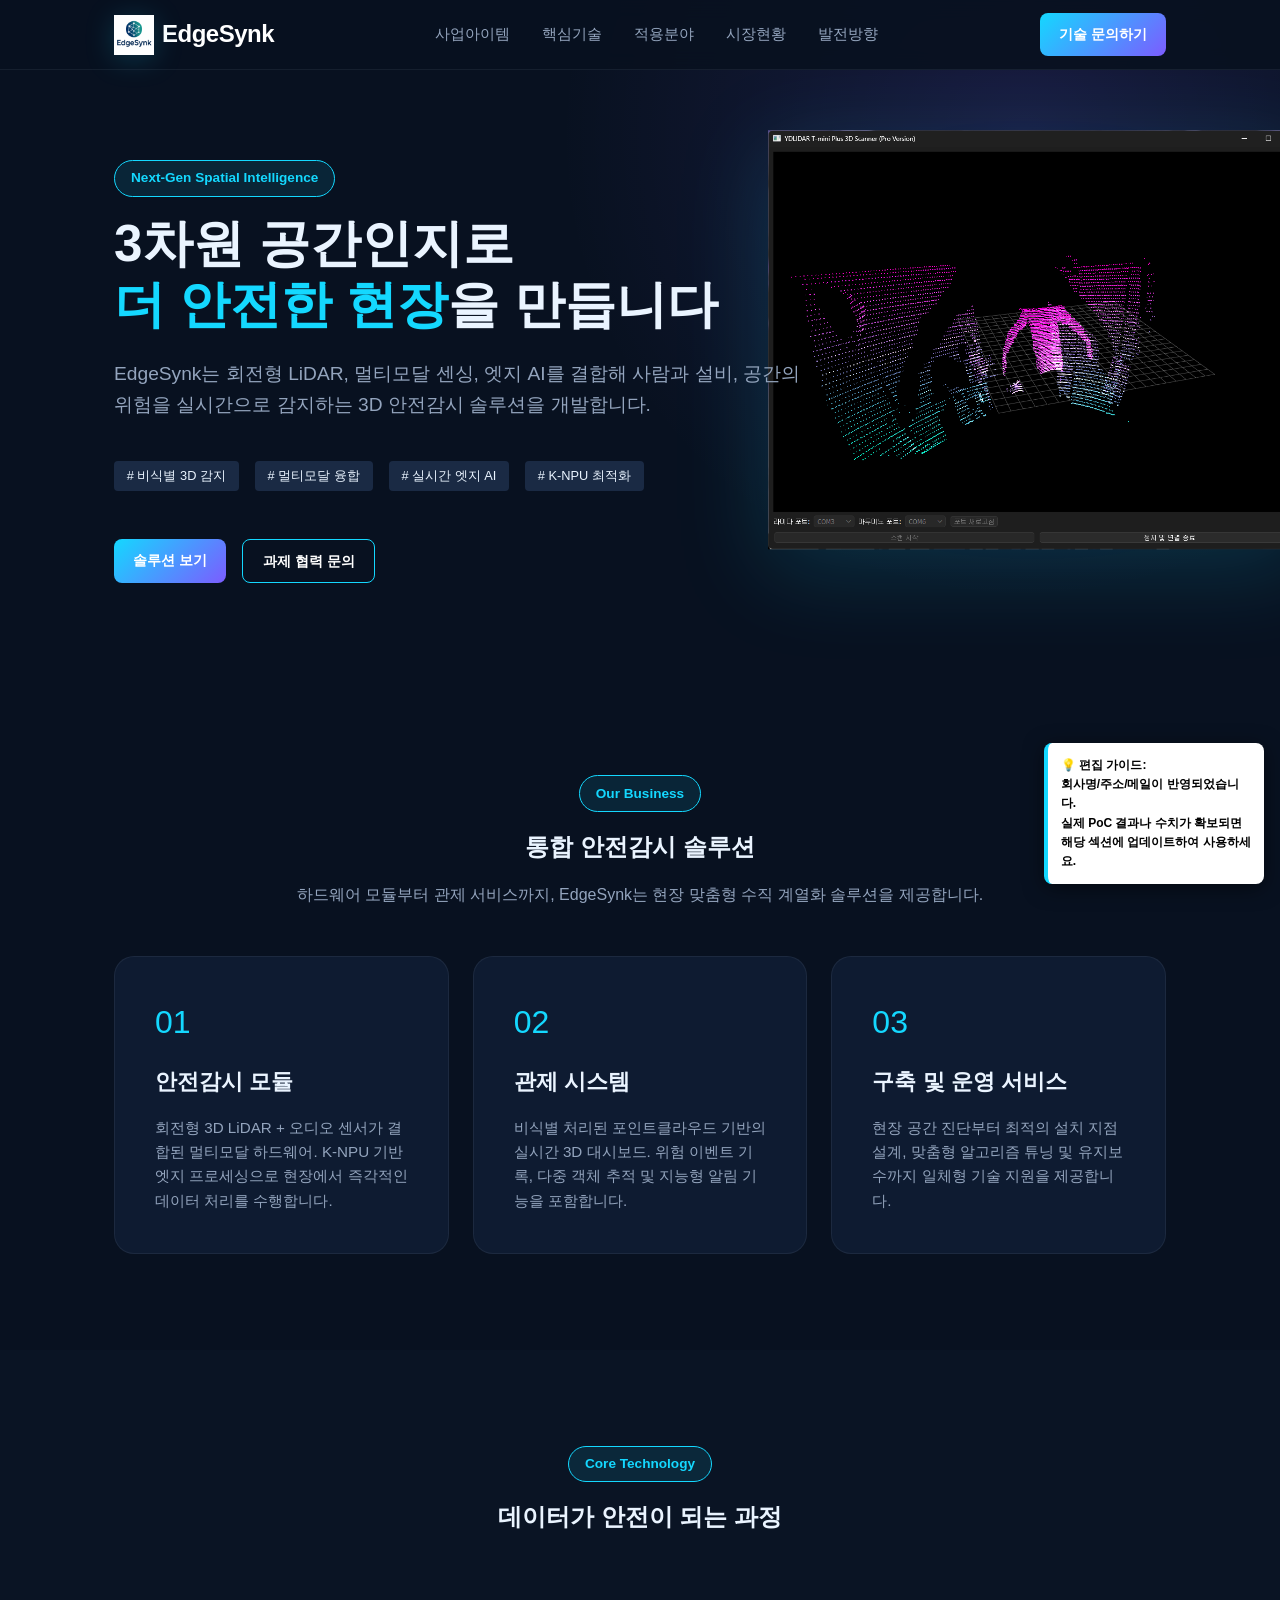
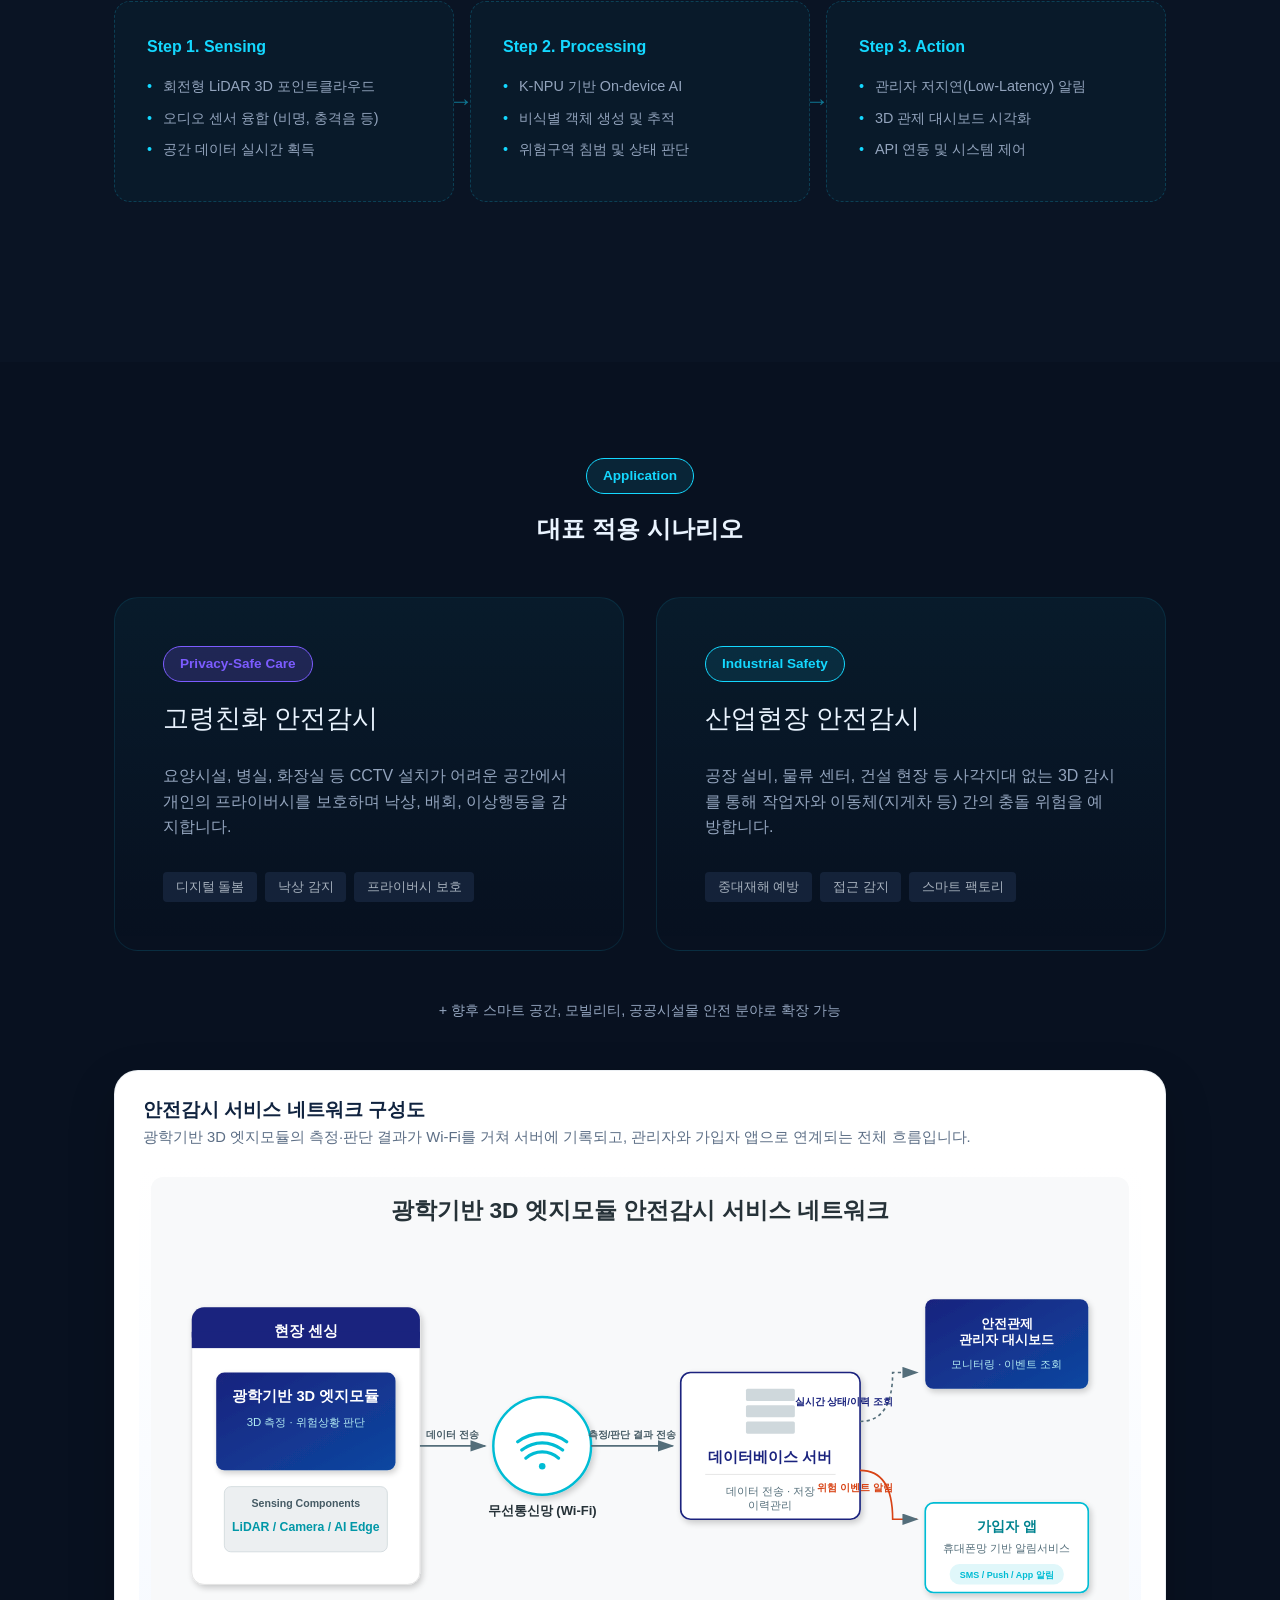
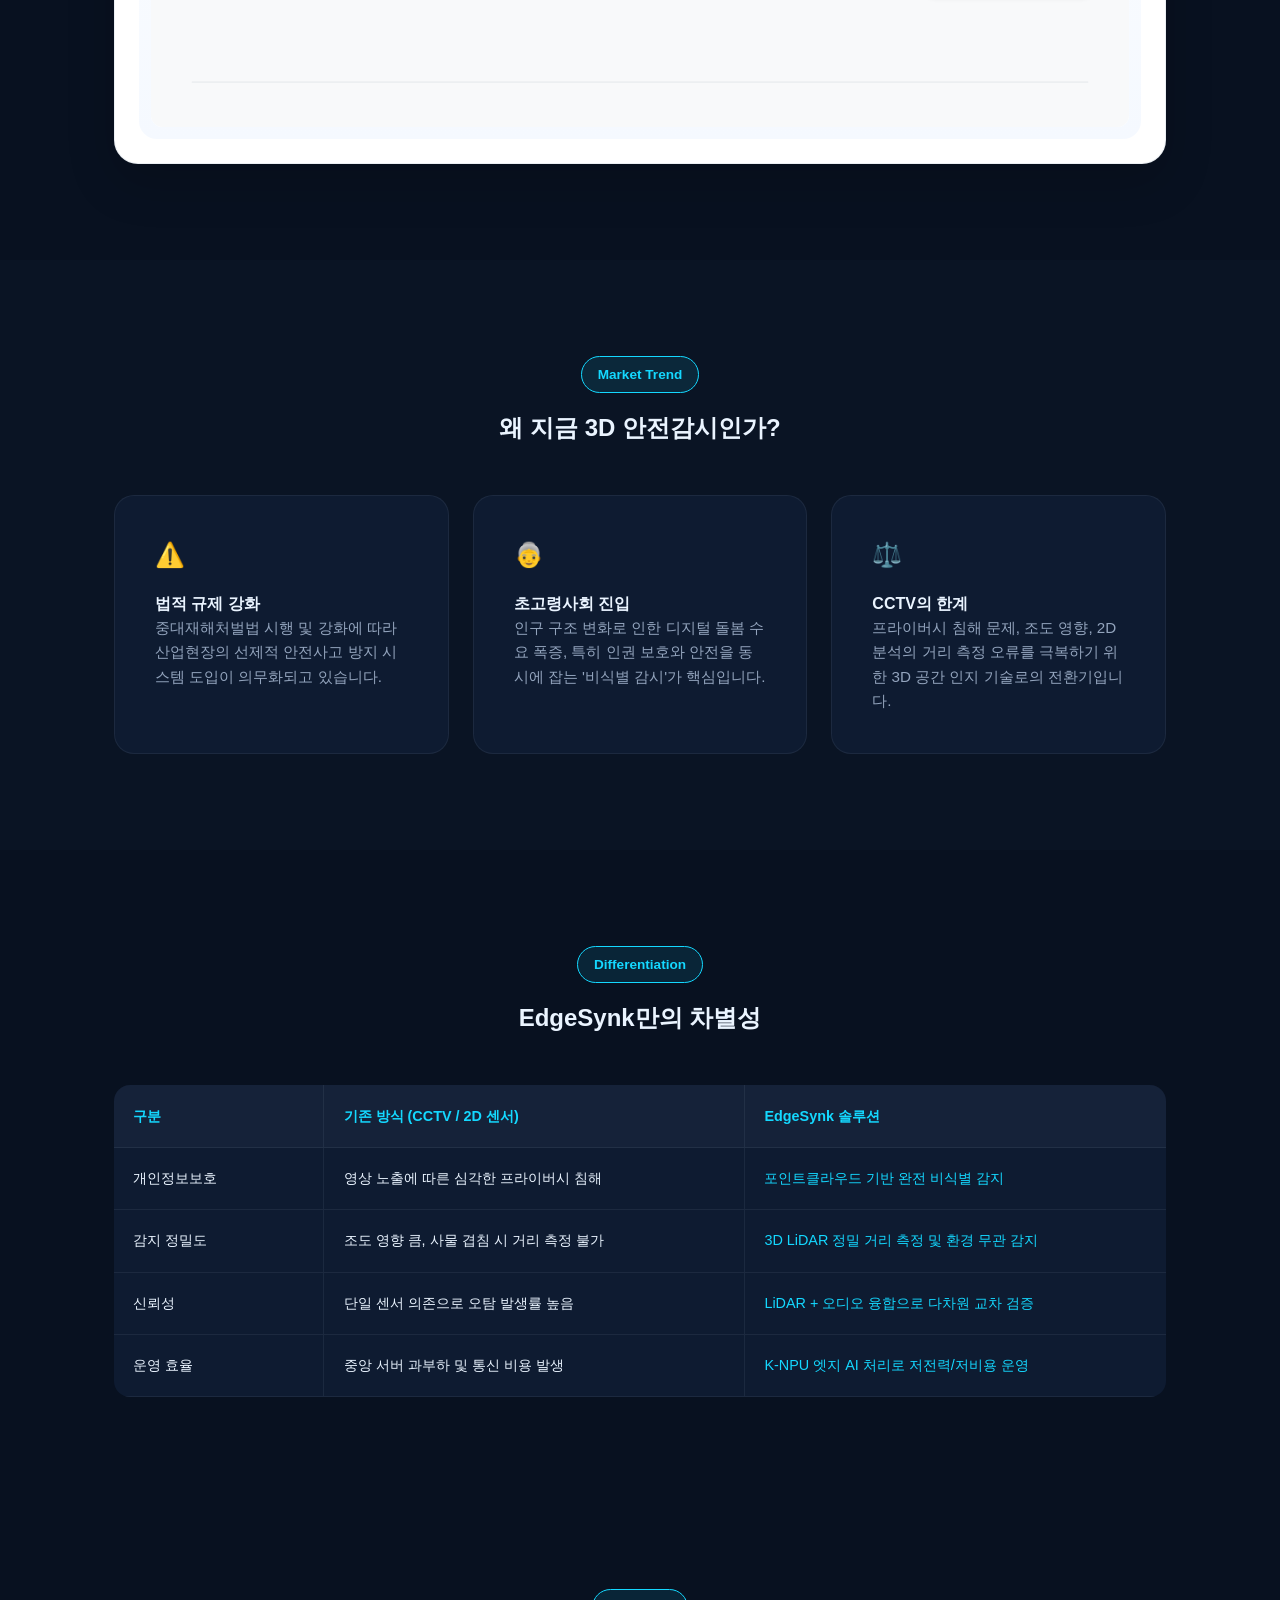
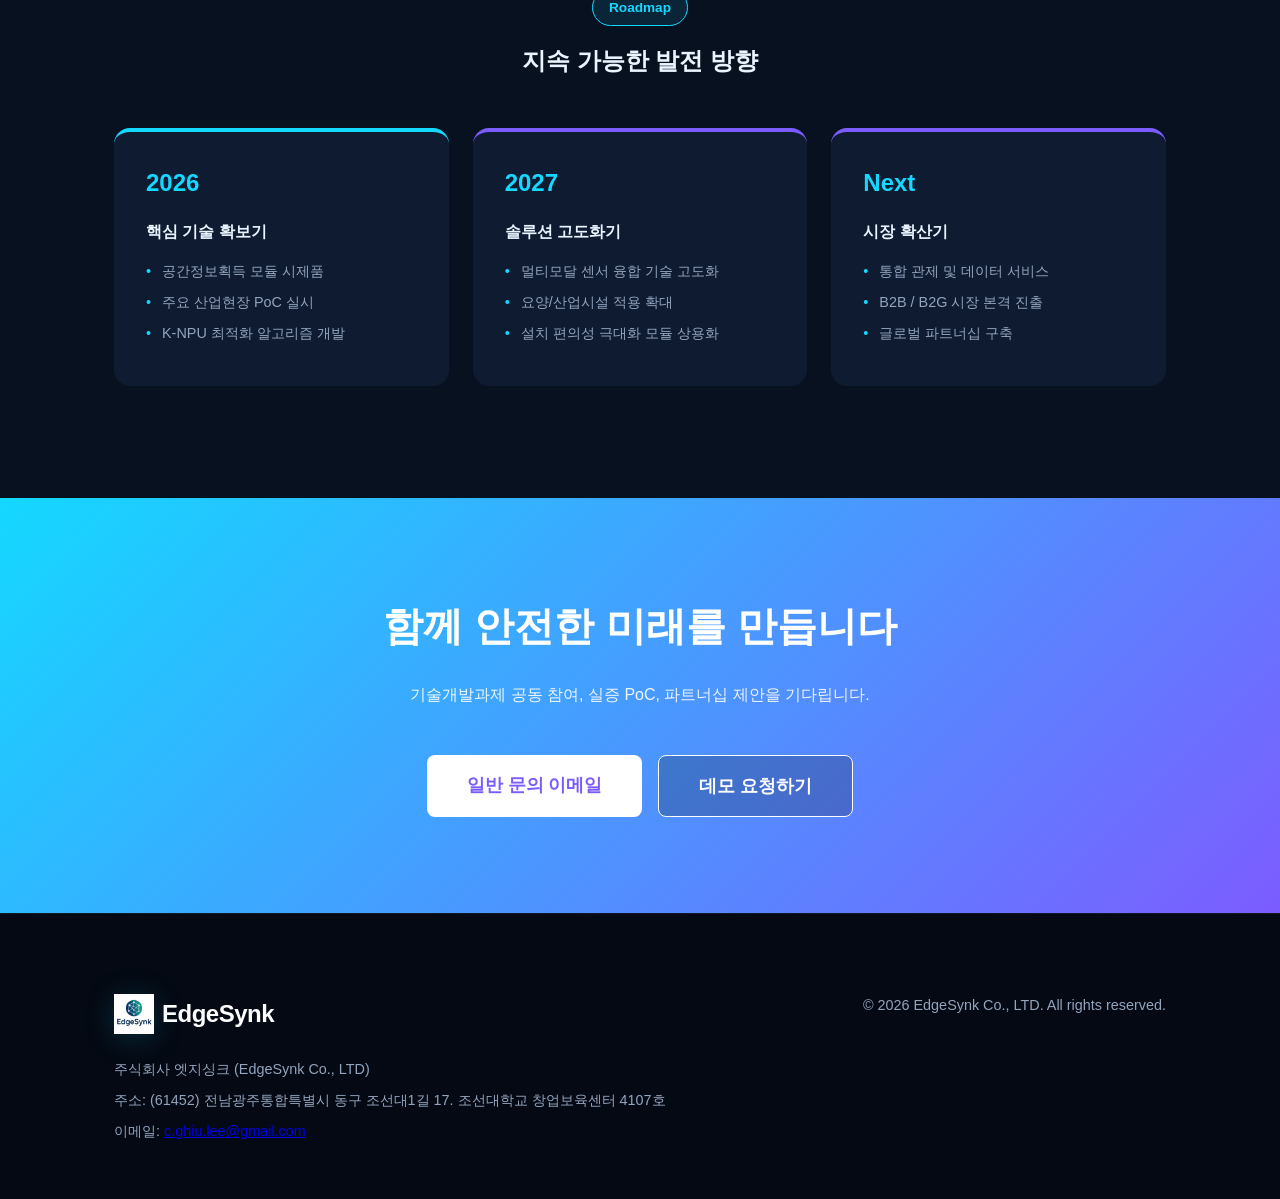
==== 21-edgesynk_homepage.html @ 6b0cdaa1 "Add files via upload" ====
<!DOCTYPE html>

<html lang="ko">
<head>
<meta charset="utf-8"/>
<meta content="width=device-width, initial-scale=1.0" name="viewport"/>
<title>EdgeSynk | 3D 공간인지 기반 안전감시 솔루션</title>
<style>
        :root {
            --primary: #14D8FF;
            --accent: #7C5CFF;
            --bg-deep: #081120;
            --bg-card: #0E1B31;
            --text-main: #EAF4FF;
            --text-dim: #93A4BD;
            --gradient: linear-gradient(135deg, #14D8FF 0%, #7C5CFF 100%);
            --transition: all 0.3s cubic-bezier(0.4, 0, 0.2, 1);
        }

        * { margin: 0; padding: 0; box-sizing: border-box; }
        html { scroll-behavior: smooth; }
        body {
            background-color: var(--bg-deep);
            color: var(--text-main);
            font-family: 'Pretendard', -apple-system, BlinkMacSystemFont, 'Nanum Gothic', sans-serif;
            line-height: 1.6;
            overflow-x: hidden;
        }

        /* Utility */
        .container { max-width: 1100px; margin: 0 auto; padding: 0 1.5rem; }
        .section-padding { padding: 6rem 0; }
        .text-center { text-align: center; }
        .badge {
            display: inline-block;
            padding: 0.4rem 1rem;
            background: rgba(20, 216, 255, 0.1);
            border: 1px solid var(--primary);
            color: var(--primary);
            border-radius: 100px;
            font-size: 0.85rem;
            font-weight: 600;
            margin-bottom: 1rem;
        }
        .highlight { color: var(--primary); }

        /* Navigation */
        nav {
            position: fixed;
            top: 0; width: 100%;
            height: 70px;
            background: rgba(8, 17, 32, 0.9);
            backdrop-filter: blur(10px);
            z-index: 1000;
            border-bottom: 1px solid rgba(147, 164, 189, 0.1);
        }
        nav .container {
            display: flex;
            justify-content: space-between;
            align-items: center;
            height: 100%;
        }
        .logo {
            font-size: 1.5rem;
            font-weight: 800;
            letter-spacing: -0.5px;
            display: flex;
            align-items: center;
            gap: 8px;
            color: #fff;
            text-decoration: none;
        }
        .logo-icon {
            width: 40px; height: 40px;
            display: grid; place-items: center;
            flex-shrink: 0;
        }
        .logo-icon img {
            width: 100%;
            height: 100%;
            object-fit: contain;
            display: block;
            filter: drop-shadow(0 4px 14px rgba(20, 216, 255, 0.18));
        }
        .nav-links { display: flex; gap: 2rem; }
        .nav-links a {
            text-decoration: none;
            color: var(--text-dim);
            font-size: 0.95rem;
            transition: var(--transition);
        }
        .nav-links a:hover { color: var(--primary); }
        .btn-contact {
            background: var(--gradient);
            color: #fff;
            padding: 0.6rem 1.2rem;
            border-radius: 8px;
            text-decoration: none;
            font-weight: 600;
            font-size: 0.9rem;
            transition: var(--transition);
        }
        .btn-contact:hover { transform: translateY(-2px); box-shadow: 0 4px 15px rgba(20, 216, 255, 0.3); }

        /* Hero Section */
        .hero {
            position: relative;
            padding: 10rem 0 6rem;
            background: radial-gradient(circle at 80% 20%, rgba(124, 92, 255, 0.15) 0%, transparent 40%);
        }
        .hero-content { max-width: 700px; position: relative; z-index: 2; }
        .hero h1 {
            font-size: clamp(2.2rem, 5vw, 3.2rem);
            line-height: 1.2;
            margin-bottom: 1.5rem;
            word-break: keep-all;
        }
        .hero p {
            font-size: 1.2rem;
            color: var(--text-dim);
            margin-bottom: 2.5rem;
            word-break: keep-all;
        }
        .hero-badges { display: flex; gap: 1rem; flex-wrap: wrap; margin-bottom: 3rem; }

        /* Background Visual */
        .hero-visual {
            position: absolute;
            top: 50%; right: -2%;
            transform: translateY(-50%);
            width: min(42vw, 560px);
            z-index: 1;
            pointer-events: none;
            display: flex;
            justify-content: center;
            align-items: center;
        }
        .hero-visual::before {
            content: '';
            position: absolute;
            inset: 10% 8%;
            background: radial-gradient(circle, rgba(20, 216, 255, 0.16) 0%, rgba(124, 92, 255, 0.10) 45%, transparent 75%);
            filter: blur(30px);
            z-index: -1;
        }
        .hero-visual img {
            width: 100%;
            height: auto;
            display: block;
            object-fit: contain;
            filter: drop-shadow(0 20px 45px rgba(20, 216, 255, 0.16));
        }

        /* Cards Grid */
        .card-grid {
            display: grid;
            grid-template-columns: repeat(auto-fit, minmax(300px, 1fr));
            gap: 1.5rem;
            margin-top: 3rem;
        }
        .card {
            background: var(--bg-card);
            padding: 2.5rem;
            border-radius: 20px;
            border: 1px solid rgba(147, 164, 189, 0.1);
            transition: var(--transition);
        }
        .card:hover {
            border-color: var(--primary);
            transform: translateY(-5px);
            background: rgba(14, 27, 49, 0.8);
        }
        .card h3 { margin-bottom: 1rem; font-size: 1.4rem; }
        .card p { color: var(--text-dim); font-size: 0.95rem; }

        /* Infographic 1: Sensing Flow */
        .flow-container {
            display: flex;
            justify-content: space-between;
            align-items: stretch;
            gap: 1rem;
            margin: 4rem 0;
            flex-wrap: wrap;
        }
        .flow-step {
            flex: 1;
            min-width: 280px;
            background: rgba(20, 216, 255, 0.03);
            border: 1px dashed rgba(20, 216, 255, 0.2);
            border-radius: 16px;
            padding: 2rem;
            position: relative;
        }
        .flow-step::after {
            content: '→';
            position: absolute;
            right: -0.5rem; top: 50%;
            transform: translate(50%, -50%);
            color: var(--primary);
            font-size: 1.5rem;
            opacity: 0.5;
        }
        .flow-step:last-child::after { display: none; }
        .flow-step h4 { color: var(--primary); margin-bottom: 1rem; display: flex; align-items: center; gap: 8px; }
        .flow-list { list-style: none; font-size: 0.9rem; color: var(--text-dim); }
        .flow-list li { margin-bottom: 0.5rem; padding-left: 1rem; position: relative; }
        .flow-list li::before { content: '•'; position: absolute; left: 0; color: var(--primary); }

        /* Infographic 2: Two Track */
        .track-grid {
            display: grid;
            grid-template-columns: 1fr 1fr;
            gap: 2rem;
            margin-top: 3rem;
        }
        .track-box {
            padding: 3rem;
            border-radius: 24px;
            background: linear-gradient(180deg, rgba(20, 216, 255, 0.05) 0%, transparent 100%);
            border: 1px solid rgba(20, 216, 255, 0.1);
        }
        .track-title { font-size: 1.6rem; margin-bottom: 1.5rem; }
        .expand-tags { display: flex; gap: 0.5rem; margin-top: 2rem; opacity: 0.7; }
        .tag { background: #1a2a44; padding: 0.3rem 0.8rem; border-radius: 4px; font-size: 0.8rem; }

        /* Comparison Table */
        .compare-box {
            margin-top: 3rem;
            background: var(--bg-card);
            border-radius: 16px;
            overflow: hidden;
        }
        .compare-row {
            display: grid;
            grid-template-columns: 1fr 2fr 2fr;
            border-bottom: 1px solid rgba(147, 164, 189, 0.1);
        }
        .compare-row.header { background: rgba(147, 164, 189, 0.05); font-weight: 600; color: var(--primary); }
        .compare-cell { padding: 1.2rem; font-size: 0.9rem; border-right: 1px solid rgba(147, 164, 189, 0.1); }
        .compare-cell:last-child { border-right: none; }

        /* Roadmap */
        .roadmap {
            display: flex;
            gap: 1.5rem;
            margin-top: 3rem;
            overflow-x: auto;
            padding-bottom: 1rem;
        }
        .road-card {
            flex: 1;
            min-width: 250px;
            background: var(--bg-card);
            padding: 2rem;
            border-radius: 16px;
            border-top: 4px solid var(--accent);
        }
        .road-card.active { border-top-color: var(--primary); }
        .road-year { font-size: 1.5rem; font-weight: 800; margin-bottom: 1rem; color: var(--primary); }

        /* Footer */
        footer {
            background: #040913;
            padding: 5rem 0 3rem;
            border-top: 1px solid rgba(147, 164, 189, 0.1);
        }
        .footer-content {
            display: flex;
            justify-content: space-between;
            flex-wrap: wrap;
            gap: 3rem;
        }
        .footer-info h2 { margin-bottom: 1rem; color: #fff; }
        .footer-info p { color: var(--text-dim); font-size: 0.9rem; margin-bottom: 0.5rem; }
        
        /* Animation */
        .reveal { opacity: 0; transform: translateY(30px); transition: 0.8s all ease-out; }
        .reveal.active { opacity: 1; transform: translateY(0); }

        /* Guide Box */
        .guide-box {
            position: fixed;
            bottom: 1rem; right: 1rem;
            background: #fff; color: #000;
            padding: 0.8rem; border-radius: 8px;
            font-size: 0.75rem; font-weight: bold;
            box-shadow: 0 4px 20px rgba(0,0,0,0.5);
            z-index: 9999;
            max-width: 220px;
            border-left: 4px solid var(--primary);
        }

        @media (max-width: 768px) {
            .nav-links { display: none; }
            .track-grid { grid-template-columns: 1fr; }
            .hero-visual { display: none; }
            .compare-row { grid-template-columns: 1fr; }
            .compare-cell { border-right: none; border-bottom: 1px solid rgba(147, 164, 189, 0.1); }
            .flow-step::after { display: none; }
        }
    

        /* Embedded architecture figure */
        .scenario-figure-wrap {
            margin-top: 3rem;
            background: #ffffff;
            border-radius: 24px;
            padding: 1.5rem;
            border: 1px solid rgba(147, 164, 189, 0.18);
            box-shadow: 0 18px 48px rgba(0, 0, 0, 0.18);
        }
        .scenario-figure-header {
            display: flex;
            justify-content: space-between;
            align-items: center;
            gap: 1rem;
            flex-wrap: wrap;
            margin-bottom: 1rem;
            padding: 0 0.25rem;
        }
        .scenario-figure-header h3 {
            color: #10233f;
            font-size: 1.2rem;
            margin: 0;
        }
        .scenario-figure-header p {
            color: #5d6f86;
            font-size: 0.92rem;
            margin: 0;
        }
        .scenario-figure {
            background: linear-gradient(180deg, #ffffff 0%, #f5f9ff 100%);
            border-radius: 18px;
            overflow: hidden;
            padding: 0.75rem;
        }
        .scenario-figure img {
            width: 100%;
            height: auto;
            display: block;
            border-radius: 12px;
            background: #fff;
        }
</style>
</head>
<body>
<nav>
<div class="container">
<a class="logo" href="#">
<div class="logo-icon">
<img alt="EdgeSynk 로고" src="[data-uri]"/>
</div>
                EdgeSynk
            </a>
<div class="nav-links">
<a href="#business">사업아이템</a>
<a href="#tech">핵심기술</a>
<a href="#application">적용분야</a>
<a href="#market">시장현황</a>
<a href="#roadmap">발전방향</a>
</div>
<a class="btn-contact" href="#contact">기술 문의하기</a>
</div>
</nav>
<section class="hero">
<div class="container">
<div class="hero-content">
<div class="badge">Next-Gen Spatial Intelligence</div>
<h1>3차원 공간인지로<br/><span class="highlight">더 안전한 현장</span>을 만듭니다</h1>
<p>EdgeSynk는 회전형 LiDAR, 멀티모달 센싱, 엣지 AI를 결합해 사람과 설비, 공간의 위험을 실시간으로 감지하는 3D 안전감시 솔루션을 개발합니다.</p>
<div class="hero-badges">
<div class="tag"># 비식별 3D 감지</div>
<div class="tag"># 멀티모달 융합</div>
<div class="tag"># 실시간 엣지 AI</div>
<div class="tag"># K-NPU 최적화</div>
</div>
<div style="display:flex; gap:1rem;">
<a class="btn-contact" href="#business">솔루션 보기</a>
<a class="btn-contact" href="#contact" style="background:transparent; border:1px solid var(--primary);">과제 협력 문의</a>
</div>
</div>
</div>
<div class="hero-visual">
<img alt="EdgeSynk 3D LiDAR 스캔 시각화" src="[data-uri]"/>
</div>
</section>
<section class="section-padding reveal" id="business">
<div class="container">
<div class="text-center">
<div class="badge">Our Business</div>
<h2>통합 안전감시 솔루션</h2>
<p style="color:var(--text-dim); margin-top:1rem;">하드웨어 모듈부터 관제 서비스까지, EdgeSynk는 현장 맞춤형 수직 계열화 솔루션을 제공합니다.</p>
</div>
<div class="card-grid">
<div class="card">
<div class="highlight" style="font-size:2rem; margin-bottom:1rem;">01</div>
<h3>안전감시 모듈</h3>
<p>회전형 3D LiDAR + 오디오 센서가 결합된 멀티모달 하드웨어. K-NPU 기반 엣지 프로세싱으로 현장에서 즉각적인 데이터 처리를 수행합니다.</p>
</div>
<div class="card">
<div class="highlight" style="font-size:2rem; margin-bottom:1rem;">02</div>
<h3>관제 시스템</h3>
<p>비식별 처리된 포인트클라우드 기반의 실시간 3D 대시보드. 위험 이벤트 기록, 다중 객체 추적 및 지능형 알림 기능을 포함합니다.</p>
</div>
<div class="card">
<div class="highlight" style="font-size:2rem; margin-bottom:1rem;">03</div>
<h3>구축 및 운영 서비스</h3>
<p>현장 공간 진단부터 최적의 설치 지점 설계, 맞춤형 알고리즘 튜닝 및 유지보수까지 일체형 기술 지원을 제공합니다.</p>
</div>
</div>
</div>
</section>
<section class="section-padding reveal" id="tech" style="background: rgba(14, 27, 49, 0.3);">
<div class="container">
<div class="text-center">
<div class="badge">Core Technology</div>
<h2>데이터가 안전이 되는 과정</h2>
</div>
<div class="flow-container">
<div class="flow-step">
<h4>Step 1. Sensing</h4>
<ul class="flow-list">
<li>회전형 LiDAR 3D 포인트클라우드</li>
<li>오디오 센서 융합 (비명, 충격음 등)</li>
<li>공간 데이터 실시간 획득</li>
</ul>
</div>
<div class="flow-step">
<h4>Step 2. Processing</h4>
<ul class="flow-list">
<li>K-NPU 기반 On-device AI</li>
<li>비식별 객체 생성 및 추적</li>
<li>위험구역 침범 및 상태 판단</li>
</ul>
</div>
<div class="flow-step">
<h4>Step 3. Action</h4>
<ul class="flow-list">
<li>관리자 저지연(Low-Latency) 알림</li>
<li>3D 관제 대시보드 시각화</li>
<li>API 연동 및 시스템 제어</li>
</ul>
</div>
</div>
</div>
</section>
<section class="section-padding reveal" id="application">
<div class="container">
<div class="text-center">
<div class="badge">Application</div>
<h2>대표 적용 시나리오</h2>
</div>
<div class="track-grid">
<div class="track-box">
<div class="badge" style="background:rgba(124, 92, 255, 0.2); border-color:var(--accent); color:var(--accent);">Privacy-Safe Care</div>
<div class="track-title">고령친화 안전감시</div>
<p style="color:var(--text-dim);">요양시설, 병실, 화장실 등 CCTV 설치가 어려운 공간에서 개인의 프라이버시를 보호하며 낙상, 배회, 이상행동을 감지합니다.</p>
<div class="expand-tags">
<span class="tag">디지털 돌봄</span>
<span class="tag">낙상 감지</span>
<span class="tag">프라이버시 보호</span>
</div>
</div>
<div class="track-box">
<div class="badge">Industrial Safety</div>
<div class="track-title">산업현장 안전감시</div>
<p style="color:var(--text-dim);">공장 설비, 물류 센터, 건설 현장 등 사각지대 없는 3D 감시를 통해 작업자와 이동체(지게차 등) 간의 충돌 위험을 예방합니다.</p>
<div class="expand-tags">
<span class="tag">중대재해 예방</span>
<span class="tag">접근 감지</span>
<span class="tag">스마트 팩토리</span>
</div>
</div>
</div>
<div class="text-center" style="margin-top:3rem;">
<p style="color:var(--text-dim); font-size:0.9rem;">+ 향후 스마트 공간, 모빌리티, 공공시설물 안전 분야로 확장 가능</p>
</div>

<div class="scenario-figure-wrap reveal">
<div class="scenario-figure-header">
<div>
<h3>안전감시 서비스 네트워크 구성도</h3>
<p>광학기반 3D 엣지모듈의 측정·판단 결과가 Wi‑Fi를 거쳐 서버에 기록되고, 관리자와 가입자 앱으로 연계되는 전체 흐름입니다.</p>
</div>
</div>
<div class="scenario-figure">
<img alt="광학기반 3D 엣지모듈 안전감시 서비스 네트워크 구성도" src="[data-uri]"/>
</div>
</div>
</div>
</section>
<section class="section-padding reveal" id="market" style="background: rgba(14, 27, 49, 0.3);">
<div class="container">
<div class="text-center">
<div class="badge">Market Trend</div>
<h2>왜 지금 3D 안전감시인가?</h2>
</div>
<div class="card-grid">
<div class="card">
<div style="font-size:1.5rem; margin-bottom:1rem;">⚠️</div>
<h4>법적 규제 강화</h4>
<p>중대재해처벌법 시행 및 강화에 따라 산업현장의 선제적 안전사고 방지 시스템 도입이 의무화되고 있습니다.</p>
</div>
<div class="card">
<div style="font-size:1.5rem; margin-bottom:1rem;">👵</div>
<h4>초고령사회 진입</h4>
<p>인구 구조 변화로 인한 디지털 돌봄 수요 폭증, 특히 인권 보호와 안전을 동시에 잡는 '비식별 감시'가 핵심입니다.</p>
</div>
<div class="card">
<div style="font-size:1.5rem; margin-bottom:1rem;">⚖️</div>
<h4>CCTV의 한계</h4>
<p>프라이버시 침해 문제, 조도 영향, 2D 분석의 거리 측정 오류를 극복하기 위한 3D 공간 인지 기술로의 전환기입니다.</p>
</div>
</div>
</div>
</section>
<section class="section-padding reveal" id="differentiation">
<div class="container">
<div class="text-center">
<div class="badge">Differentiation</div>
<h2>EdgeSynk만의 차별성</h2>
</div>
<div class="compare-box">
<div class="compare-row header">
<div class="compare-cell">구분</div>
<div class="compare-cell">기존 방식 (CCTV / 2D 센서)</div>
<div class="compare-cell">EdgeSynk 솔루션</div>
</div>
<div class="compare-row">
<div class="compare-cell">개인정보보호</div>
<div class="compare-cell">영상 노출에 따른 심각한 프라이버시 침해</div>
<div class="compare-cell highlight">포인트클라우드 기반 완전 비식별 감지</div>
</div>
<div class="compare-row">
<div class="compare-cell">감지 정밀도</div>
<div class="compare-cell">조도 영향 큼, 사물 겹침 시 거리 측정 불가</div>
<div class="compare-cell highlight">3D LiDAR 정밀 거리 측정 및 환경 무관 감지</div>
</div>
<div class="compare-row">
<div class="compare-cell">신뢰성</div>
<div class="compare-cell">단일 센서 의존으로 오탐 발생률 높음</div>
<div class="compare-cell highlight">LiDAR + 오디오 융합으로 다차원 교차 검증</div>
</div>
<div class="compare-row">
<div class="compare-cell">운영 효율</div>
<div class="compare-cell">중앙 서버 과부하 및 통신 비용 발생</div>
<div class="compare-cell highlight">K-NPU 엣지 AI 처리로 저전력/저비용 운영</div>
</div>
</div>
</div>
</section>
<section class="section-padding reveal" id="roadmap">
<div class="container">
<div class="text-center">
<div class="badge">Roadmap</div>
<h2>지속 가능한 발전 방향</h2>
</div>
<div class="roadmap">
<div class="road-card active">
<div class="road-year">2026</div>
<p><strong>핵심 기술 확보기</strong></p>
<ul class="flow-list" style="margin-top:1rem;">
<li>공간정보획득 모듈 시제품</li>
<li>주요 산업현장 PoC 실시</li>
<li>K-NPU 최적화 알고리즘 개발</li>
</ul>
</div>
<div class="road-card">
<div class="road-year">2027</div>
<p><strong>솔루션 고도화기</strong></p>
<ul class="flow-list" style="margin-top:1rem;">
<li>멀티모달 센서 융합 기술 고도화</li>
<li>요양/산업시설 적용 확대</li>
<li>설치 편의성 극대화 모듈 상용화</li>
</ul>
</div>
<div class="road-card">
<div class="road-year">Next</div>
<p><strong>시장 확산기</strong></p>
<ul class="flow-list" style="margin-top:1rem;">
<li>통합 관제 및 데이터 서비스</li>
<li>B2B / B2G 시장 본격 진출</li>
<li>글로벌 파트너십 구축</li>
</ul>
</div>
</div>
</div>
</section>
<section class="section-padding reveal" id="contact" style="background: var(--gradient);">
<div class="container text-center">
<h2 style="color:#fff; font-size:2.5rem; margin-bottom:1.5rem;">함께 안전한 미래를 만듭니다</h2>
<p style="color:rgba(255,255,255,0.9); margin-bottom:3rem;">기술개발과제 공동 참여, 실증 PoC, 파트너십 제안을 기다립니다.</p>
<div style="display:flex; gap:1rem; justify-content:center; flex-wrap:wrap;">
<a class="btn-contact" href="mailto:c.ghiu.lee@gmail.com" style="background:#fff; color:var(--accent); font-size:1.1rem; padding:1rem 2.5rem;">일반 문의 이메일</a>
<a class="btn-contact" href="#" style="background:rgba(0,0,0,0.2); color:#fff; border:1px solid #fff; font-size:1.1rem; padding:1rem 2.5rem;">데모 요청하기</a>
</div>
</div>
</section>
<footer>
<div class="container">
<div class="footer-content">
<div class="footer-info">
<div class="logo" style="margin-bottom:1.5rem;">
<div class="logo-icon"><img alt="EdgeSynk 로고" src="[data-uri]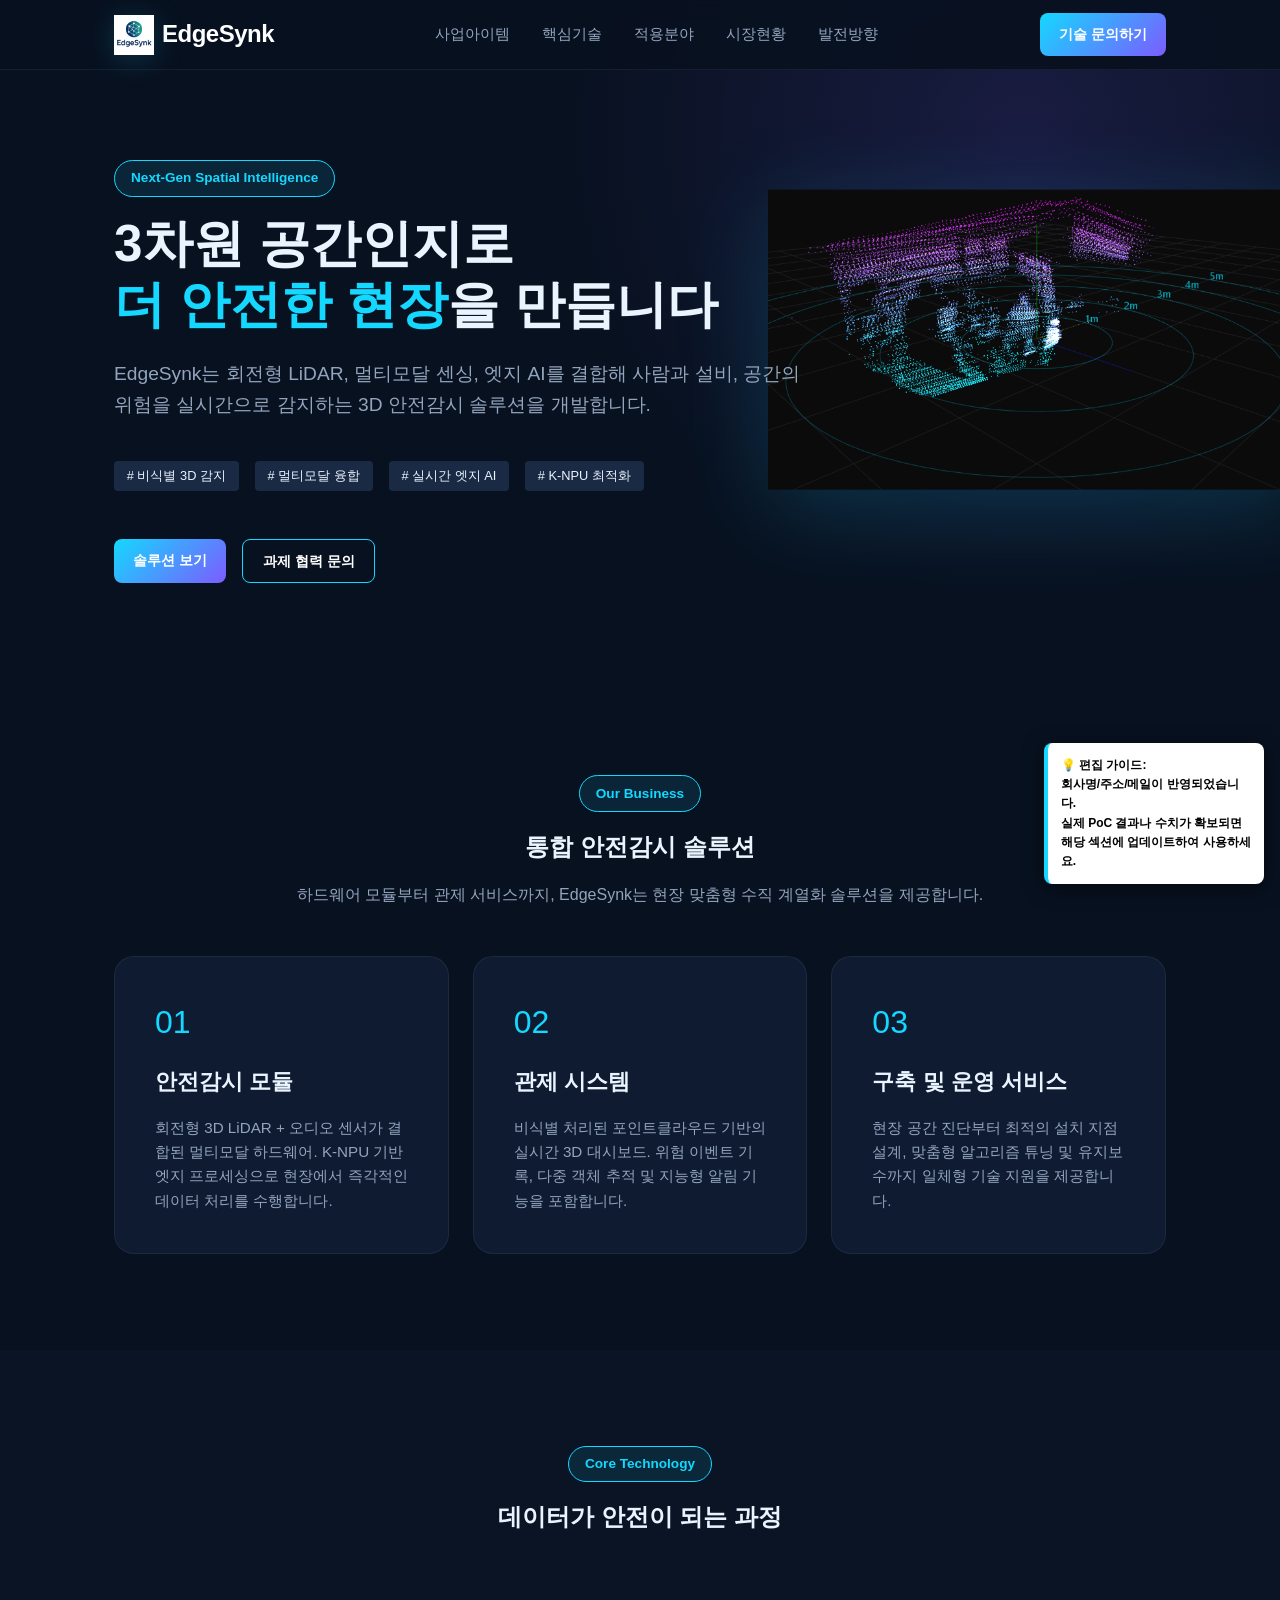
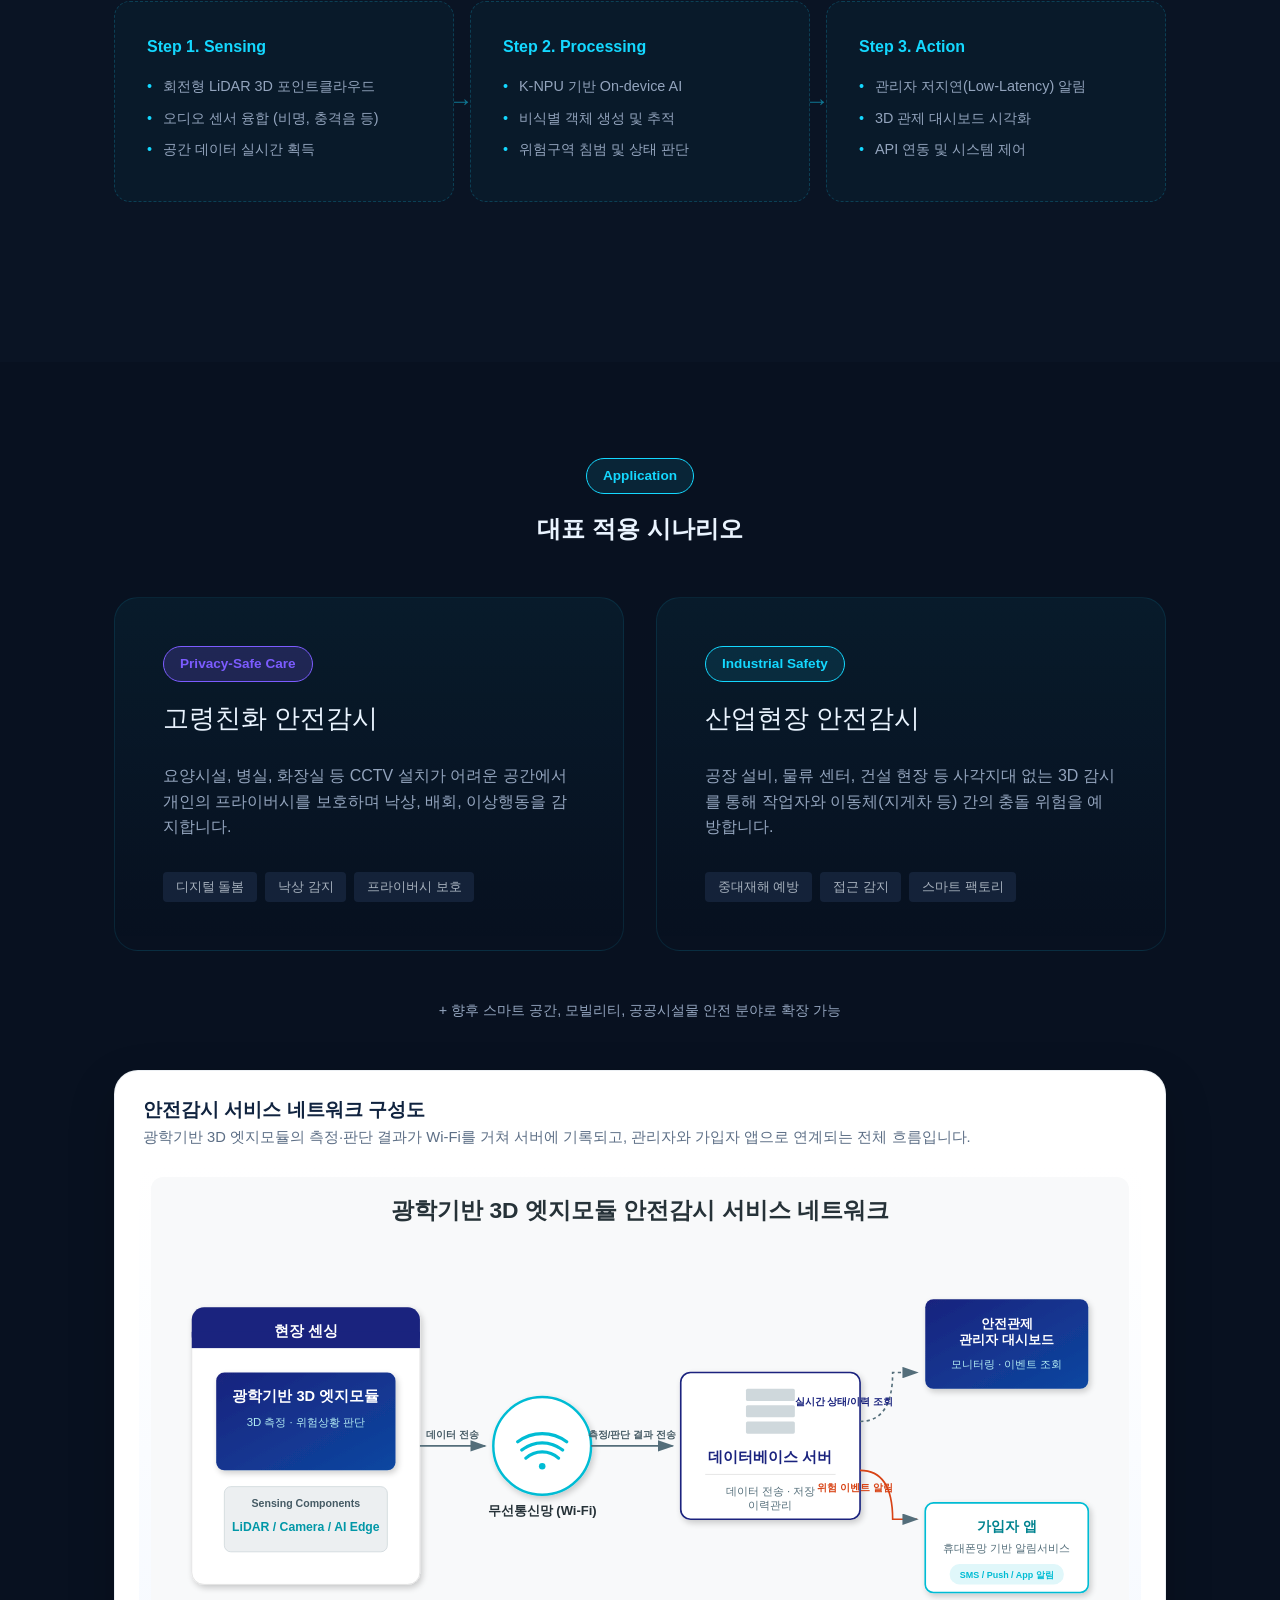
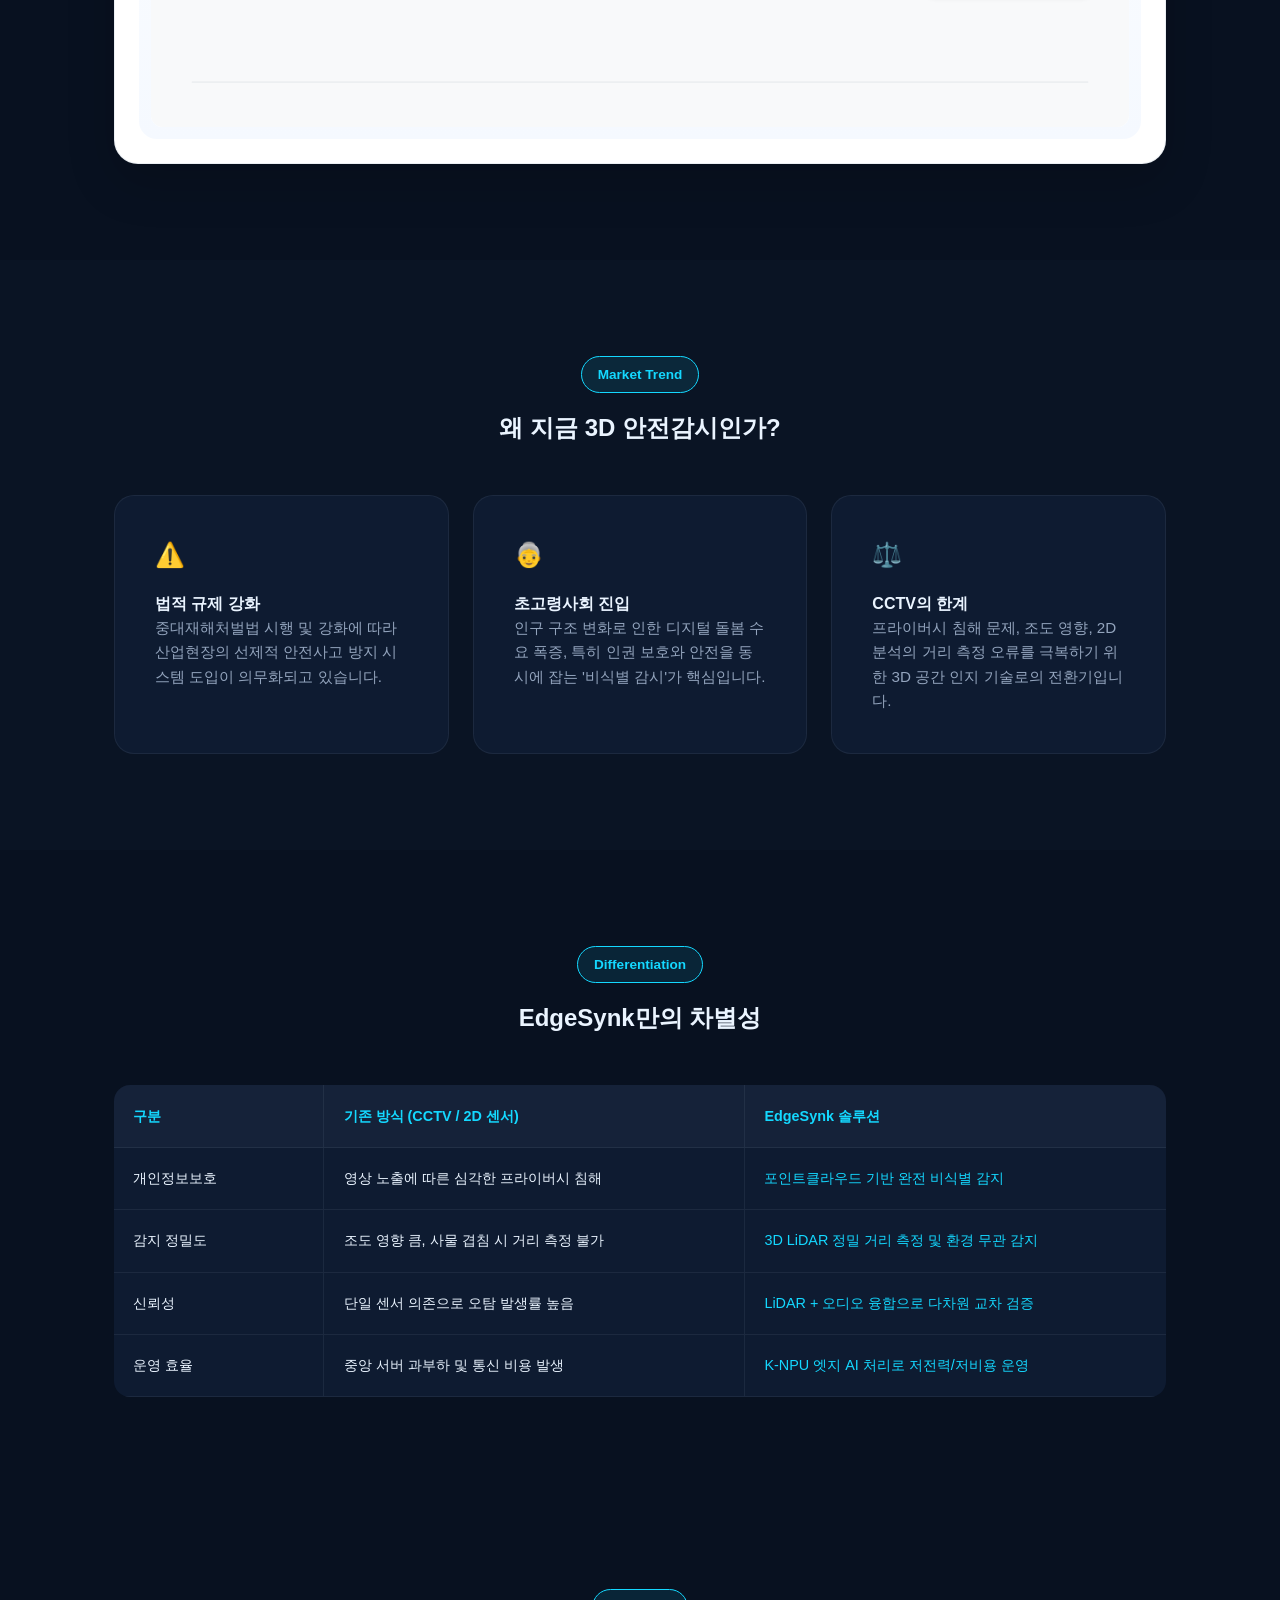
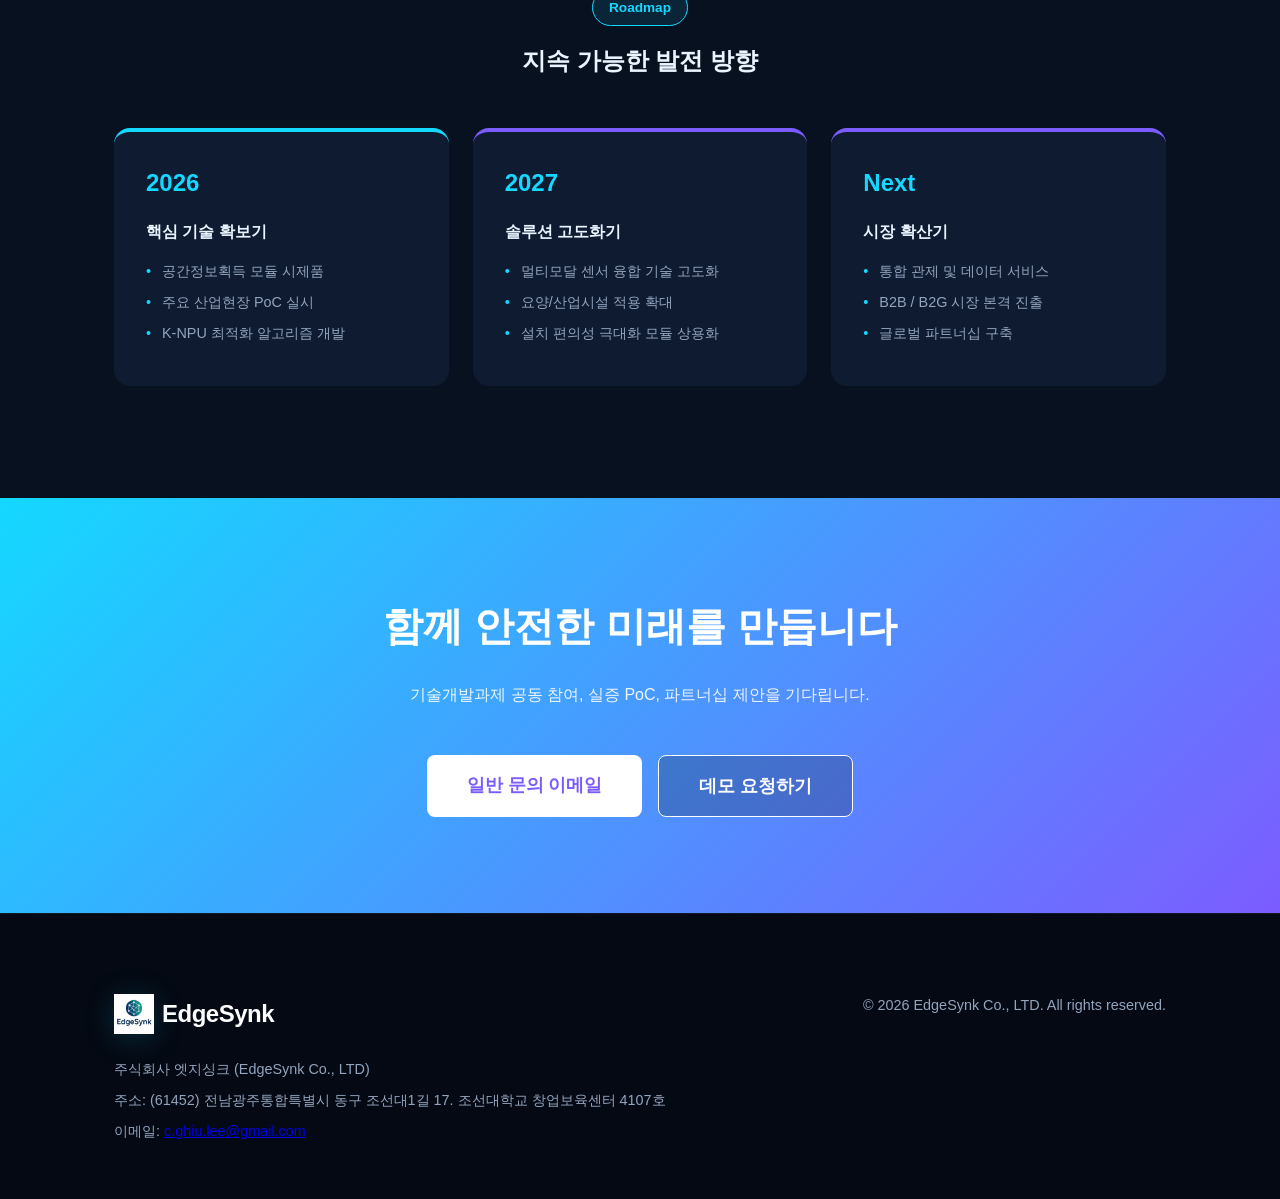
